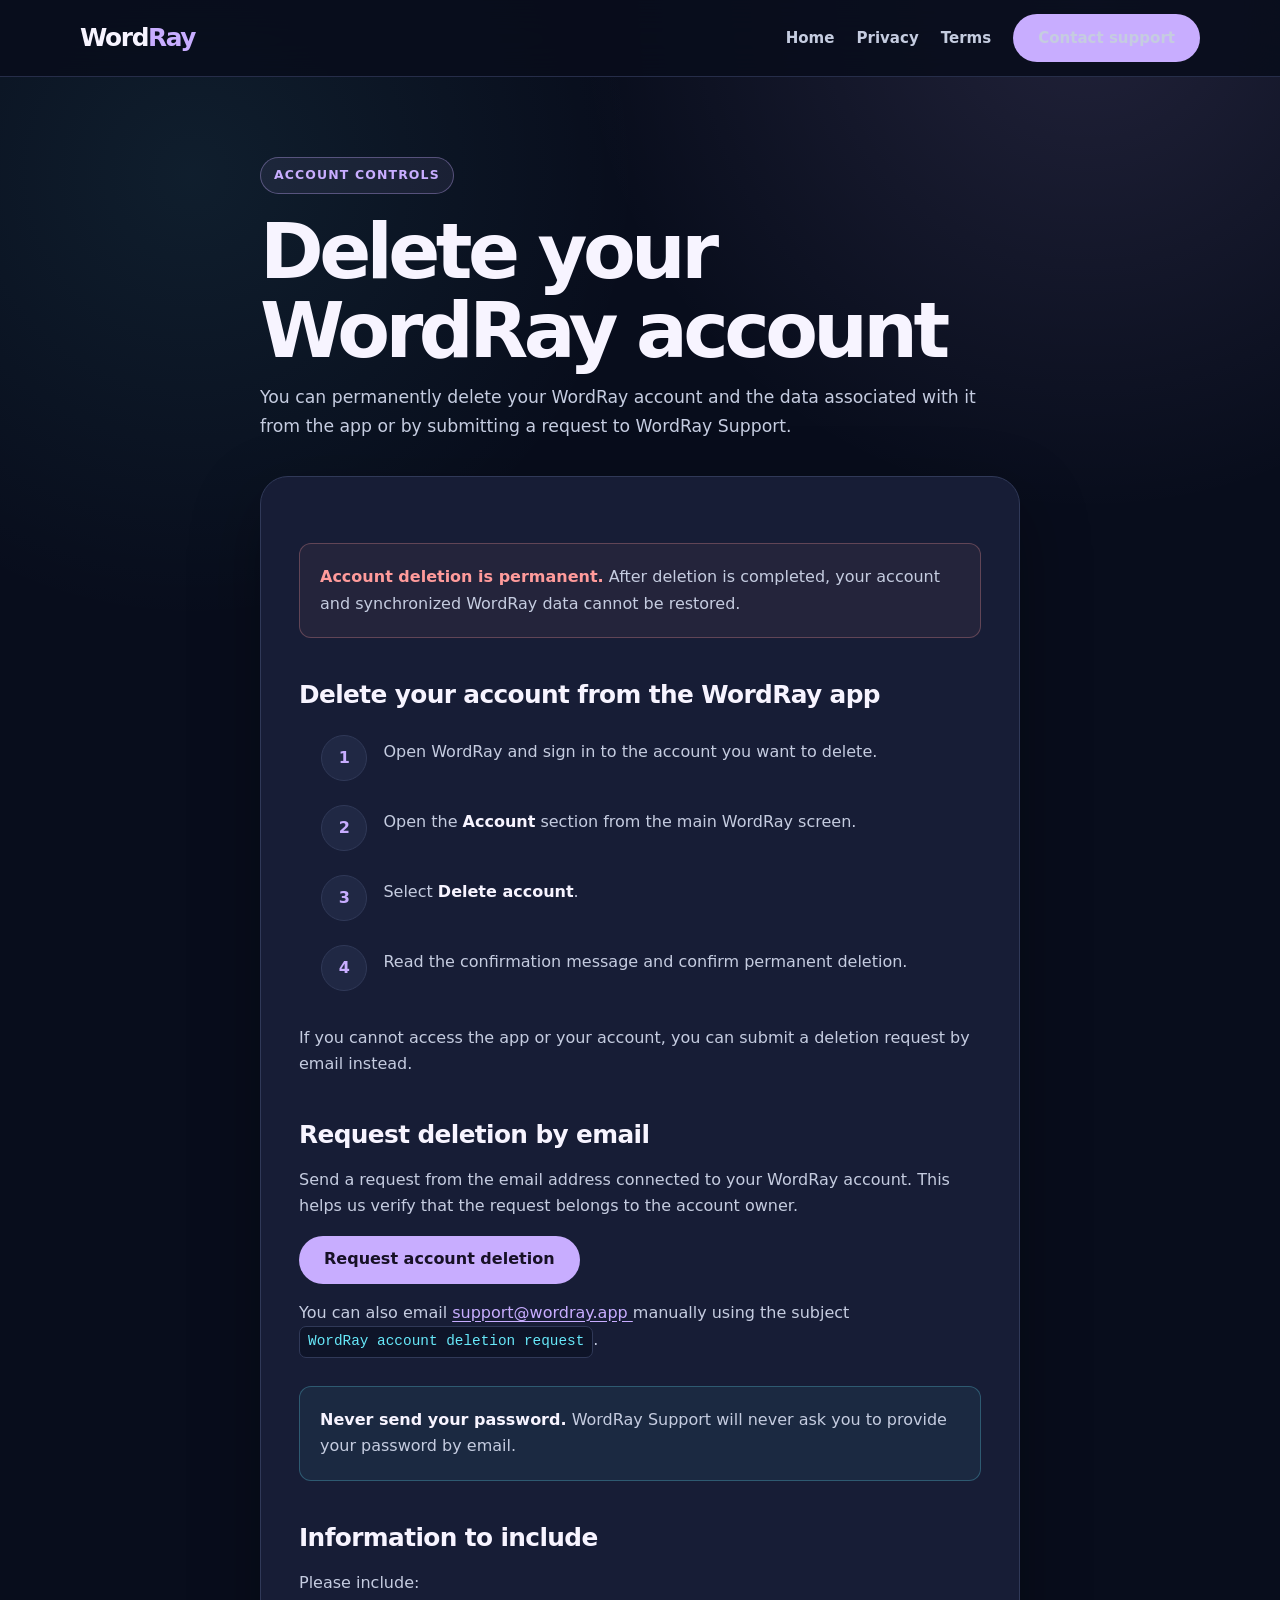
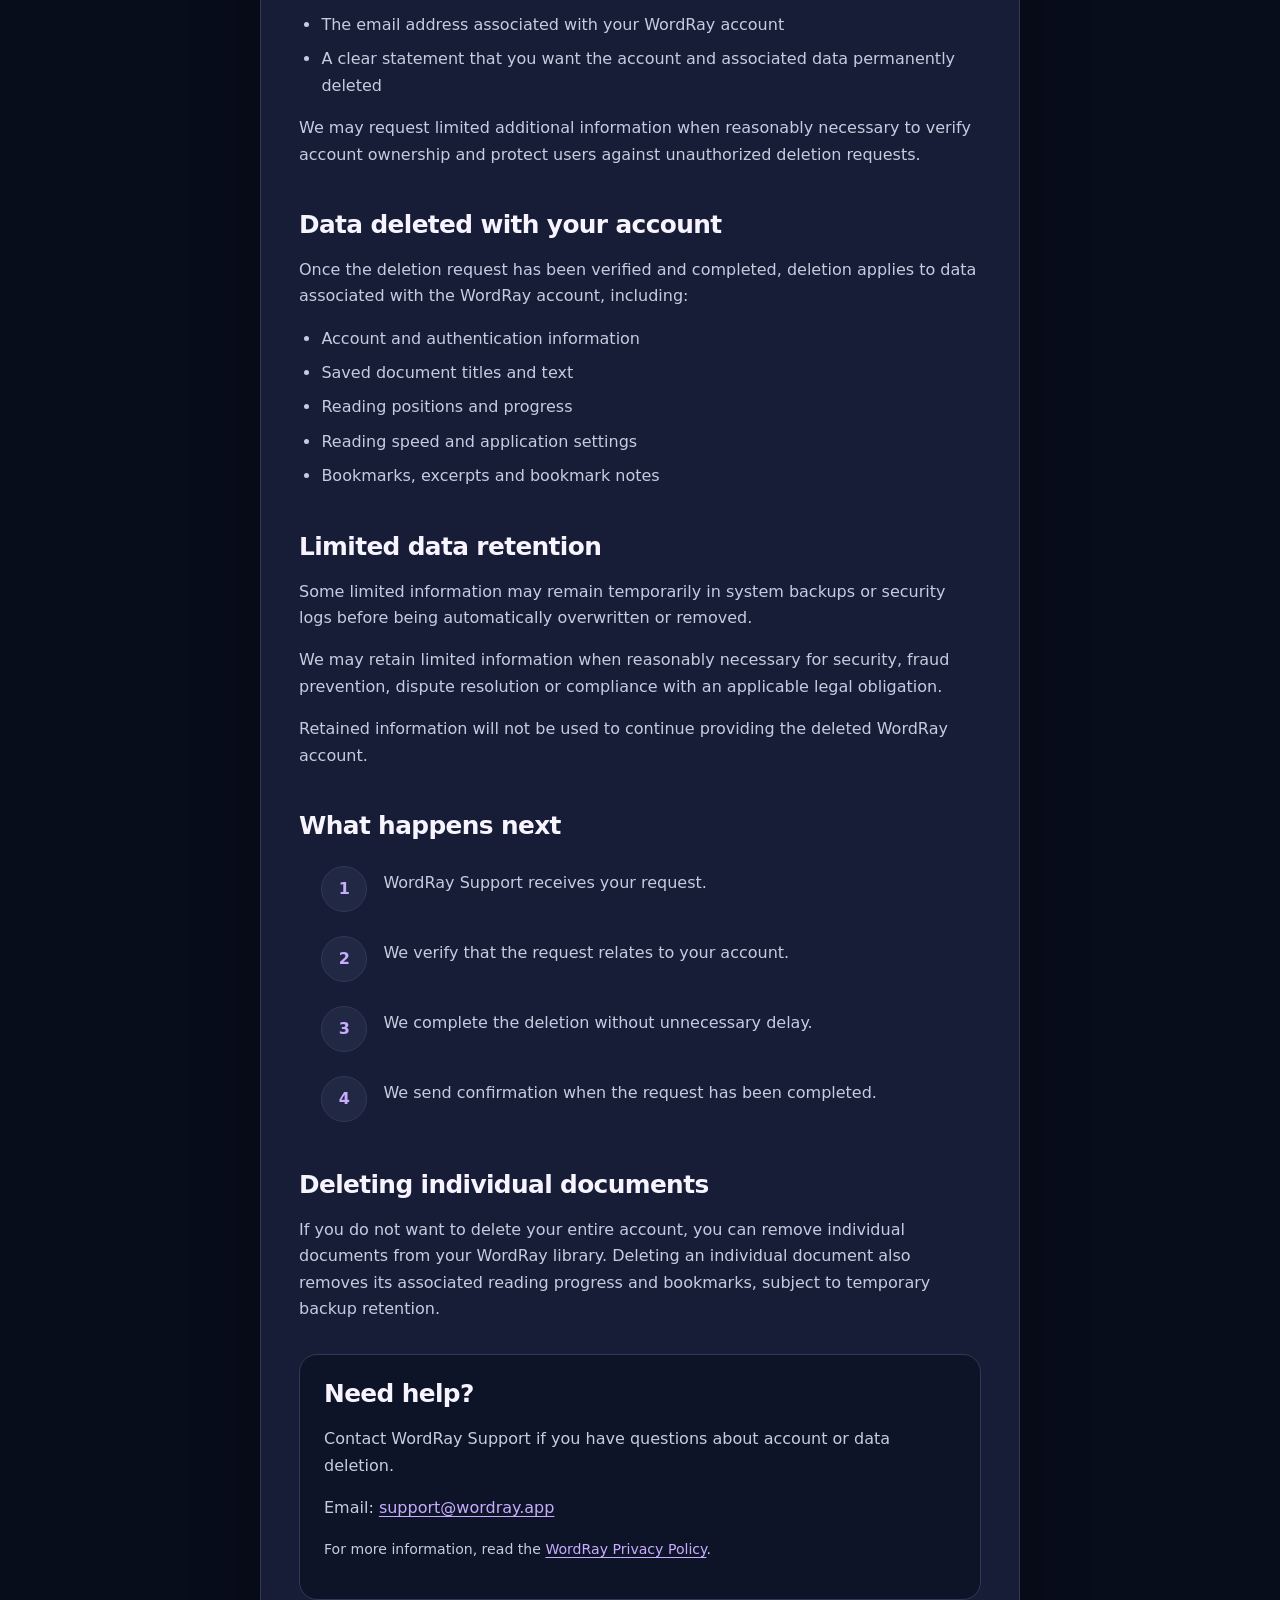
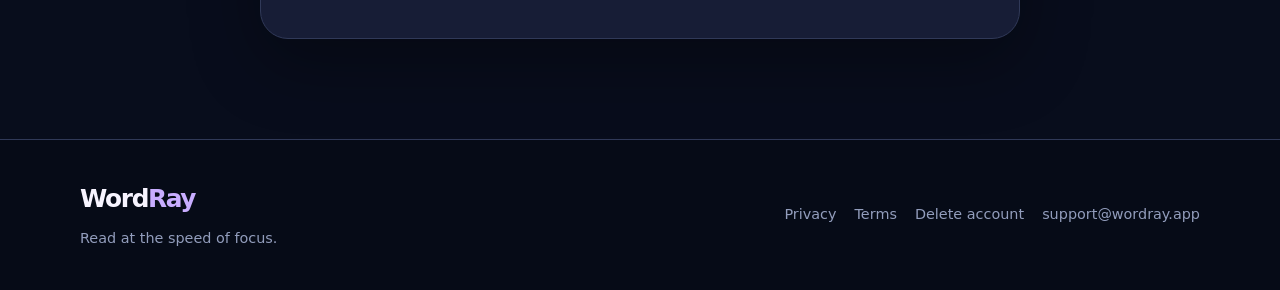
==== delete-account/index.html @ e5bb1f6f "Add WordRay website and legal pages" ====
<!doctype html>
<html lang="en">
  <head>
    <meta charset="utf-8">
    <meta name="viewport" content="width=device-width, initial-scale=1">

    <title>Delete your WordRay account</title>

    <meta
      name="description"
      content="Instructions for permanently deleting a WordRay account and associated data."
    >

    <meta name="theme-color" content="#080d1c">

    <link
      rel="canonical"
      href="https://wordray.app/delete-account/"
    >
    <link rel="stylesheet" href="/assets/styles.css">
  </head>

  <body>
    <header class="site-header">
      <div class="container navigation">
        <a class="brand" href="/" aria-label="WordRay home">
          Word<span>Ray</span>
        </a>

        <nav class="navigation-links" aria-label="Main navigation">
          <a href="/">Home</a>
          <a href="/privacy/">Privacy</a>
          <a href="/terms/">Terms</a>
          <a
            class="button"
            href="mailto:support@wordray.app"
          >
            Contact support
          </a>
        </nav>
      </div>
    </header>

    <main>
      <section class="page-hero">
        <div class="container page-hero-inner">
          <div class="eyebrow">Account controls</div>

          <h1>Delete your WordRay account</h1>

          <p>
            You can permanently delete your WordRay account and the data
            associated with it from the app or by submitting a request to
            WordRay Support.
          </p>
        </div>
      </section>

      <article class="document">
        <div class="notice danger-notice">
          <p>
            <strong>Account deletion is permanent.</strong>
            After deletion is completed, your account and synchronized
            WordRay data cannot be restored.
          </p>
        </div>

        <h2>Delete your account from the WordRay app</h2>

        <ol class="steps">
          <li>
            Open WordRay and sign in to the account you want to delete.
          </li>

          <li>
            Open the <strong>Account</strong> section from the main WordRay
            screen.
          </li>

          <li>
            Select <strong>Delete account</strong>.
          </li>

          <li>
            Read the confirmation message and confirm permanent deletion.
          </li>
        </ol>

        <p>
          If you cannot access the app or your account, you can submit a
          deletion request by email instead.
        </p>

        <h2>Request deletion by email</h2>

        <p>
          Send a request from the email address connected to your WordRay
          account. This helps us verify that the request belongs to the
          account owner.
        </p>

        <p>
          <a
            class="button"
            href="mailto:support@wordray.app?subject=WordRay%20account%20deletion%20request&amp;body=Please%20delete%20my%20WordRay%20account%20and%20associated%20data.%0A%0AWordRay%20account%20email%3A%20"
          >
            Request account deletion
          </a>
        </p>

        <p>
          You can also email
          <a href="mailto:support@wordray.app">
            support@wordray.app
          </a>
          manually using the subject
          <span class="code-value">WordRay account deletion request</span>.
        </p>

        <div class="notice">
          <p>
            <strong>Never send your password.</strong>
            WordRay Support will never ask you to provide your password by
            email.
          </p>
        </div>

        <h2>Information to include</h2>

        <p>Please include:</p>

        <ul>
          <li>
            The email address associated with your WordRay account
          </li>
          <li>
            A clear statement that you want the account and associated data
            permanently deleted
          </li>
        </ul>

        <p>
          We may request limited additional information when reasonably
          necessary to verify account ownership and protect users against
          unauthorized deletion requests.
        </p>

        <h2>Data deleted with your account</h2>

        <p>
          Once the deletion request has been verified and completed, deletion
          applies to data associated with the WordRay account, including:
        </p>

        <ul>
          <li>Account and authentication information</li>
          <li>Saved document titles and text</li>
          <li>Reading positions and progress</li>
          <li>Reading speed and application settings</li>
          <li>Bookmarks, excerpts and bookmark notes</li>
        </ul>

        <h2>Limited data retention</h2>

        <p>
          Some limited information may remain temporarily in system backups
          or security logs before being automatically overwritten or removed.
        </p>

        <p>
          We may retain limited information when reasonably necessary for
          security, fraud prevention, dispute resolution or compliance with
          an applicable legal obligation.
        </p>

        <p>
          Retained information will not be used to continue providing the
          deleted WordRay account.
        </p>

        <h2>What happens next</h2>

        <ol class="steps">
          <li>
            WordRay Support receives your request.
          </li>

          <li>
            We verify that the request relates to your account.
          </li>

          <li>
            We complete the deletion without unnecessary delay.
          </li>

          <li>
            We send confirmation when the request has been completed.
          </li>
        </ol>

        <h2>Deleting individual documents</h2>

        <p>
          If you do not want to delete your entire account, you can remove
          individual documents from your WordRay library. Deleting an
          individual document also removes its associated reading progress
          and bookmarks, subject to temporary backup retention.
        </p>

        <div class="contact-card">
          <h2>Need help?</h2>

          <p>
            Contact WordRay Support if you have questions about account or
            data deletion.
          </p>

          <p>
            Email:
            <a href="mailto:support@wordray.app">
              support@wordray.app
            </a>
          </p>

          <p class="meta">
            For more information, read the
            <a href="/privacy/">WordRay Privacy Policy</a>.
          </p>
        </div>
      </article>
    </main>

    <footer class="site-footer">
      <div class="container footer-inner">
        <div class="footer-brand">
          <a class="brand" href="/">
            Word<span>Ray</span>
          </a>

          <p>Read at the speed of focus.</p>
        </div>

        <nav class="footer-links" aria-label="Legal and support">
          <a href="/privacy/">Privacy</a>
          <a href="/terms/">Terms</a>
          <a href="/delete-account/">Delete account</a>
          <a href="mailto:support@wordray.app">
            support@wordray.app
          </a>
        </nav>
      </div>
    </footer>
  </body>
</html>
---- assets/styles.css ----
:root {
  color-scheme: dark;

  --background: #080d1c;
  --background-soft: #0e1428;
  --surface: #171d36;
  --surface-soft: #202844;
  --border: #303958;

  --text: #f7f4ff;
  --text-soft: #c5cce0;
  --text-muted: #929dbc;

  --primary: #c8adff;
  --primary-strong: #b695ff;
  --primary-text: #171126;
  --accent: #67e8f9;
  --danger: #ff9b9b;

  --shadow: 0 24px 70px rgba(0, 0, 0, 0.32);
  --content-width: 1120px;
  --reading-width: 760px;
  --radius-large: 28px;
  --radius-medium: 18px;
  --radius-small: 12px;
}

* {
  box-sizing: border-box;
}

html {
  scroll-behavior: smooth;
}

body {
  min-height: 100vh;
  margin: 0;
  background:
    radial-gradient(circle at 15% 5%, rgba(103, 232, 249, 0.08), transparent 28rem),
    radial-gradient(circle at 85% 0%, rgba(200, 173, 255, 0.13), transparent 32rem),
    var(--background);
  color: var(--text);
  font-family:
    Inter, ui-sans-serif, system-ui, -apple-system, BlinkMacSystemFont, "Segoe UI",
    sans-serif;
  font-size: 16px;
  line-height: 1.65;
}

a {
  color: var(--primary);
  text-underline-offset: 0.2em;
}

a:hover {
  color: var(--accent);
}

img {
  max-width: 100%;
}

.container {
  width: min(calc(100% - 40px), var(--content-width));
  margin-inline: auto;
}

.site-header {
  position: sticky;
  z-index: 20;
  top: 0;
  border-bottom: 1px solid rgba(48, 57, 88, 0.75);
  background: rgba(8, 13, 28, 0.88);
  backdrop-filter: blur(18px);
}

.navigation {
  display: flex;
  min-height: 76px;
  align-items: center;
  justify-content: space-between;
  gap: 24px;
}

.brand {
  color: var(--text);
  font-size: 1.55rem;
  font-weight: 850;
  letter-spacing: -0.055em;
  text-decoration: none;
}

.brand span {
  color: var(--primary);
}

.navigation-links {
  display: flex;
  align-items: center;
  gap: 22px;
}

.navigation-links a {
  color: var(--text-soft);
  font-size: 0.94rem;
  font-weight: 650;
  text-decoration: none;
}

.navigation-links a:hover,
.navigation-links a[aria-current="page"] {
  color: var(--text);
}

.button {
  display: inline-flex;
  min-height: 48px;
  align-items: center;
  justify-content: center;
  padding: 0 24px;
  border: 1px solid transparent;
  border-radius: 999px;
  background: var(--primary);
  color: var(--primary-text);
  font-weight: 800;
  text-decoration: none;
  transition:
    background 160ms ease,
    border-color 160ms ease,
    color 160ms ease,
    transform 160ms ease;
}

.button:hover {
  background: var(--primary-strong);
  color: var(--primary-text);
  transform: translateY(-1px);
}

.button-secondary {
  border-color: var(--border);
  background: var(--surface);
  color: var(--text);
}

.button-secondary:hover {
  border-color: var(--primary);
  background: var(--surface-soft);
  color: var(--text);
}

.hero {
  padding: 104px 0 86px;
  text-align: center;
}

.eyebrow {
  display: inline-flex;
  align-items: center;
  padding: 7px 13px;
  border: 1px solid rgba(200, 173, 255, 0.35);
  border-radius: 999px;
  background: rgba(200, 173, 255, 0.08);
  color: var(--primary);
  font-size: 0.78rem;
  font-weight: 800;
  letter-spacing: 0.09em;
  text-transform: uppercase;
}

.hero h1 {
  max-width: 850px;
  margin: 25px auto 22px;
  font-size: clamp(3rem, 8vw, 6.5rem);
  line-height: 0.98;
  letter-spacing: -0.07em;
}

.hero h1 span {
  color: var(--primary);
}

.hero-description {
  max-width: 680px;
  margin: 0 auto;
  color: var(--text-soft);
  font-size: clamp(1.05rem, 2vw, 1.24rem);
}

.hero-actions {
  display: flex;
  justify-content: center;
  flex-wrap: wrap;
  gap: 14px;
  margin-top: 34px;
}

.feature-section {
  padding: 34px 0 100px;
}

.section-heading {
  max-width: 700px;
  margin-bottom: 34px;
}

.section-heading h2 {
  margin: 0 0 10px;
  font-size: clamp(2rem, 5vw, 3.4rem);
  line-height: 1.08;
  letter-spacing: -0.05em;
}

.section-heading p {
  margin: 0;
  color: var(--text-soft);
  font-size: 1.08rem;
}

.feature-grid {
  display: grid;
  grid-template-columns: repeat(3, 1fr);
  gap: 18px;
}

.feature-card {
  min-height: 220px;
  padding: 27px;
  border: 1px solid var(--border);
  border-radius: var(--radius-medium);
  background:
    linear-gradient(145deg, rgba(200, 173, 255, 0.07), transparent 50%),
    var(--surface);
  box-shadow: var(--shadow);
}

.feature-number {
  color: var(--accent);
  font-size: 0.78rem;
  font-weight: 850;
  letter-spacing: 0.1em;
}

.feature-card h3 {
  margin: 34px 0 10px;
  font-size: 1.3rem;
  letter-spacing: -0.025em;
}

.feature-card p {
  margin: 0;
  color: var(--text-soft);
}

.page-hero {
  padding: 80px 0 36px;
}

.page-hero-inner {
  width: min(100%, var(--reading-width));
  margin-inline: auto;
}

.page-hero h1 {
  margin: 18px 0 12px;
  font-size: clamp(2.5rem, 7vw, 4.8rem);
  line-height: 1.04;
  letter-spacing: -0.06em;
}

.page-hero p {
  margin: 0;
  color: var(--text-soft);
  font-size: 1.08rem;
}

.document {
  width: min(calc(100% - 40px), var(--reading-width));
  margin: 0 auto 100px;
  padding: 38px;
  border: 1px solid var(--border);
  border-radius: var(--radius-large);
  background: var(--surface);
  box-shadow: var(--shadow);
}

.document h2 {
  margin: 42px 0 10px;
  font-size: 1.55rem;
  line-height: 1.25;
  letter-spacing: -0.025em;
}

.document h2:first-child {
  margin-top: 0;
}

.document h3 {
  margin: 28px 0 8px;
  font-size: 1.14rem;
}

.document p,
.document li {
  color: var(--text-soft);
}

.document ul,
.document ol {
  padding-left: 1.4rem;
}

.document li + li {
  margin-top: 8px;
}

.document strong {
  color: var(--text);
}

.notice {
  margin: 28px 0;
  padding: 20px;
  border: 1px solid rgba(103, 232, 249, 0.26);
  border-radius: var(--radius-small);
  background: rgba(103, 232, 249, 0.06);
}

.notice p {
  margin: 0;
}

.danger-notice {
  border-color: rgba(255, 155, 155, 0.28);
  background: rgba(255, 155, 155, 0.06);
}

.danger-notice strong {
  color: var(--danger);
}

.steps {
  margin: 28px 0;
  padding: 0;
  list-style: none;
  counter-reset: steps;
}

.steps li {
  position: relative;
  min-height: 48px;
  padding-left: 62px;
  counter-increment: steps;
}

.steps li + li {
  margin-top: 22px;
}

.steps li::before {
  position: absolute;
  top: -4px;
  left: 0;
  display: grid;
  width: 44px;
  height: 44px;
  place-items: center;
  border: 1px solid var(--border);
  border-radius: 50%;
  background: var(--surface-soft);
  color: var(--primary);
  content: counter(steps);
  font-weight: 850;
}

.contact-card {
  margin-top: 32px;
  padding: 24px;
  border: 1px solid var(--border);
  border-radius: var(--radius-medium);
  background: var(--background-soft);
}

.contact-card h2,
.contact-card h3 {
  margin-top: 0;
}

.site-footer {
  border-top: 1px solid var(--border);
  background: rgba(6, 10, 22, 0.72);
}

.footer-inner {
  display: flex;
  min-height: 150px;
  align-items: center;
  justify-content: space-between;
  gap: 30px;
}

.footer-brand p {
  margin: 8px 0 0;
  color: var(--text-muted);
  font-size: 0.9rem;
}

.footer-links {
  display: flex;
  flex-wrap: wrap;
  justify-content: flex-end;
  gap: 18px;
}

.footer-links a {
  color: var(--text-muted);
  font-size: 0.9rem;
  text-decoration: none;
}

.footer-links a:hover {
  color: var(--text);
}

.meta {
  color: var(--text-muted);
  font-size: 0.88rem;
}

.code-value {
  display: inline-block;
  max-width: 100%;
  padding: 3px 8px;
  border: 1px solid var(--border);
  border-radius: 7px;
  background: var(--background-soft);
  color: var(--accent);
  font-family: Consolas, "Courier New", monospace;
  font-size: 0.9em;
  overflow-wrap: anywhere;
}

@media (max-width: 820px) {
  .navigation {
    min-height: 68px;
  }

  .navigation-links a:not(.button) {
    display: none;
  }

  .hero {
    padding: 78px 0 65px;
  }

  .feature-grid {
    grid-template-columns: 1fr;
  }

  .feature-card {
    min-height: auto;
  }

  .page-hero {
    padding-top: 60px;
  }

  .document {
    padding: 28px 24px;
    border-radius: 22px;
  }

  .footer-inner {
    align-items: flex-start;
    flex-direction: column;
    padding: 40px 0;
  }

  .footer-links {
    justify-content: flex-start;
  }
}

@media (max-width: 480px) {
  .container,
  .document {
    width: min(calc(100% - 28px), var(--content-width));
  }

  .navigation-links .button {
    min-height: 42px;
    padding-inline: 17px;
    font-size: 0.88rem;
  }

  .hero h1 {
    font-size: 3.25rem;
  }

  .hero-actions {
    align-items: stretch;
    flex-direction: column;
  }

  .button {
    width: 100%;
  }

  .document {
    padding: 24px 19px;
  }
}

@media (prefers-reduced-motion: reduce) {
  html {
    scroll-behavior: auto;
  }

  *,
  *::before,
  *::after {
    transition: none !important;
  }
}
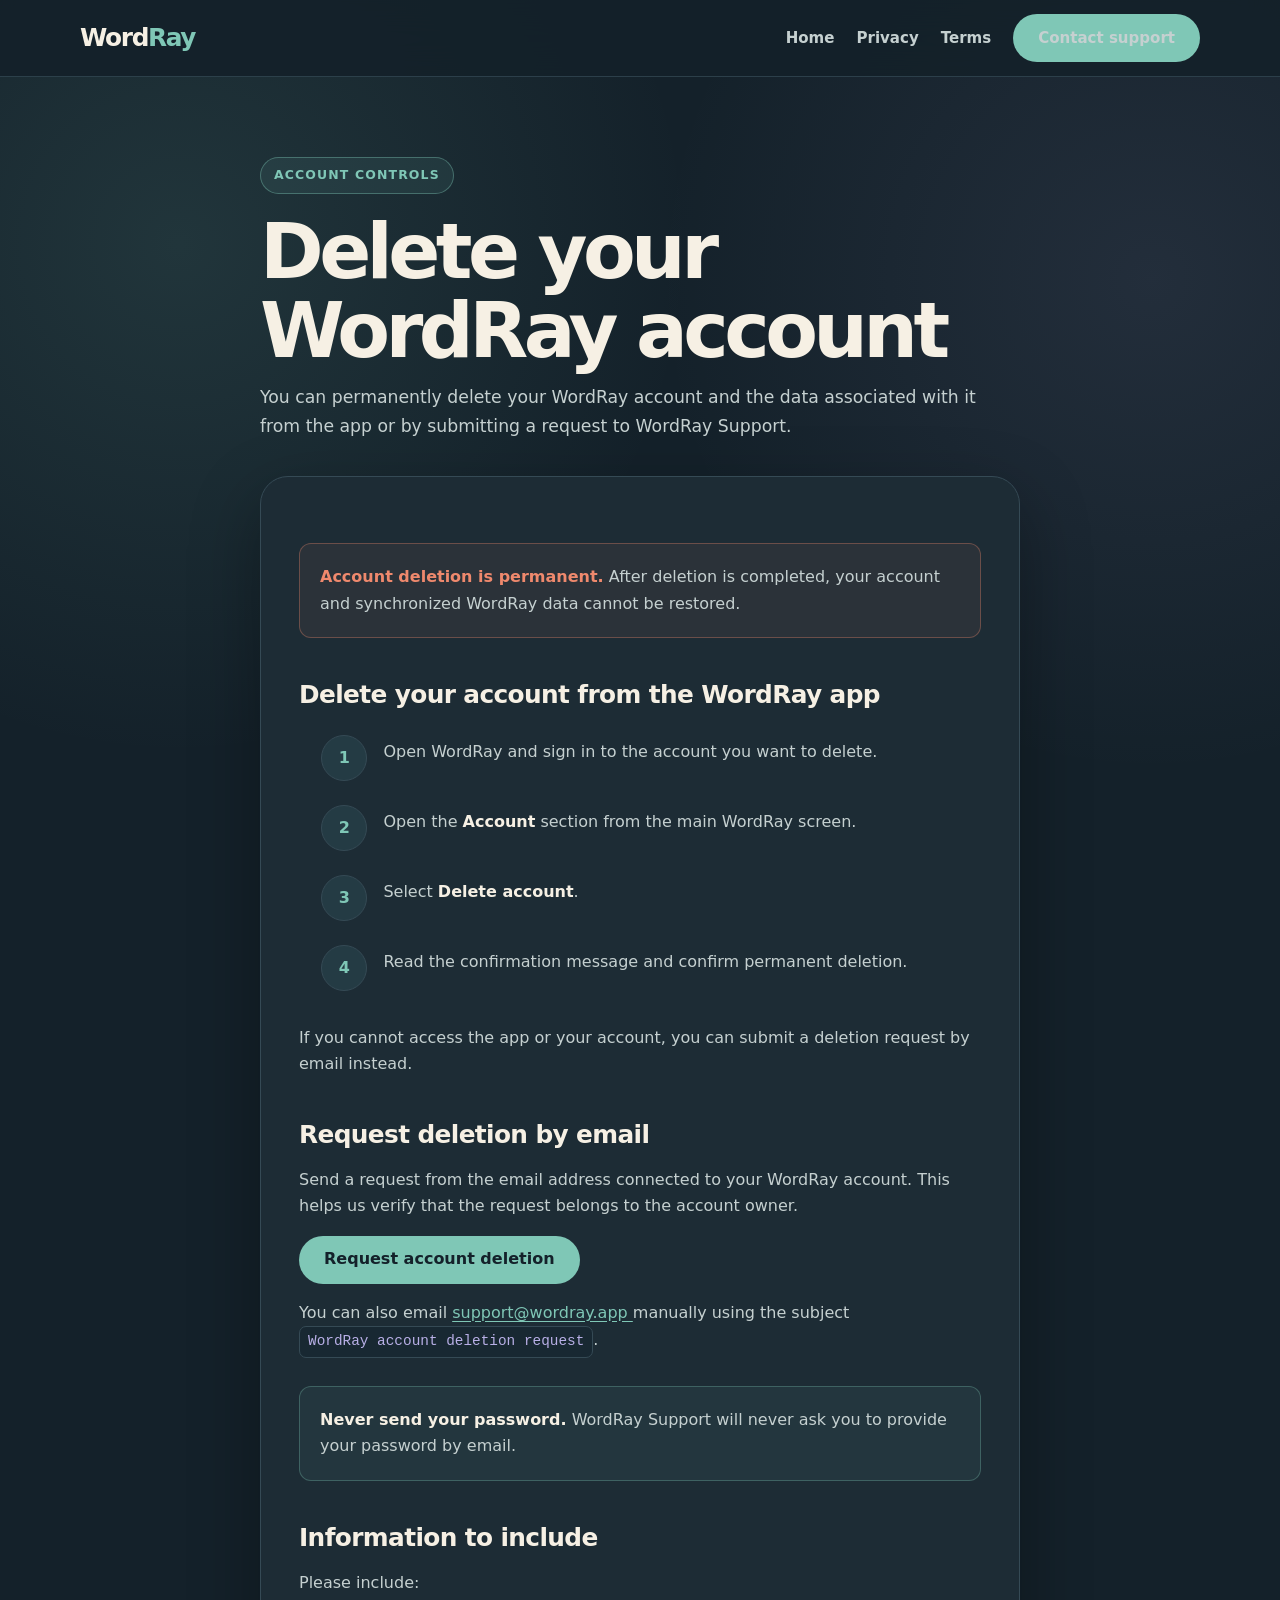
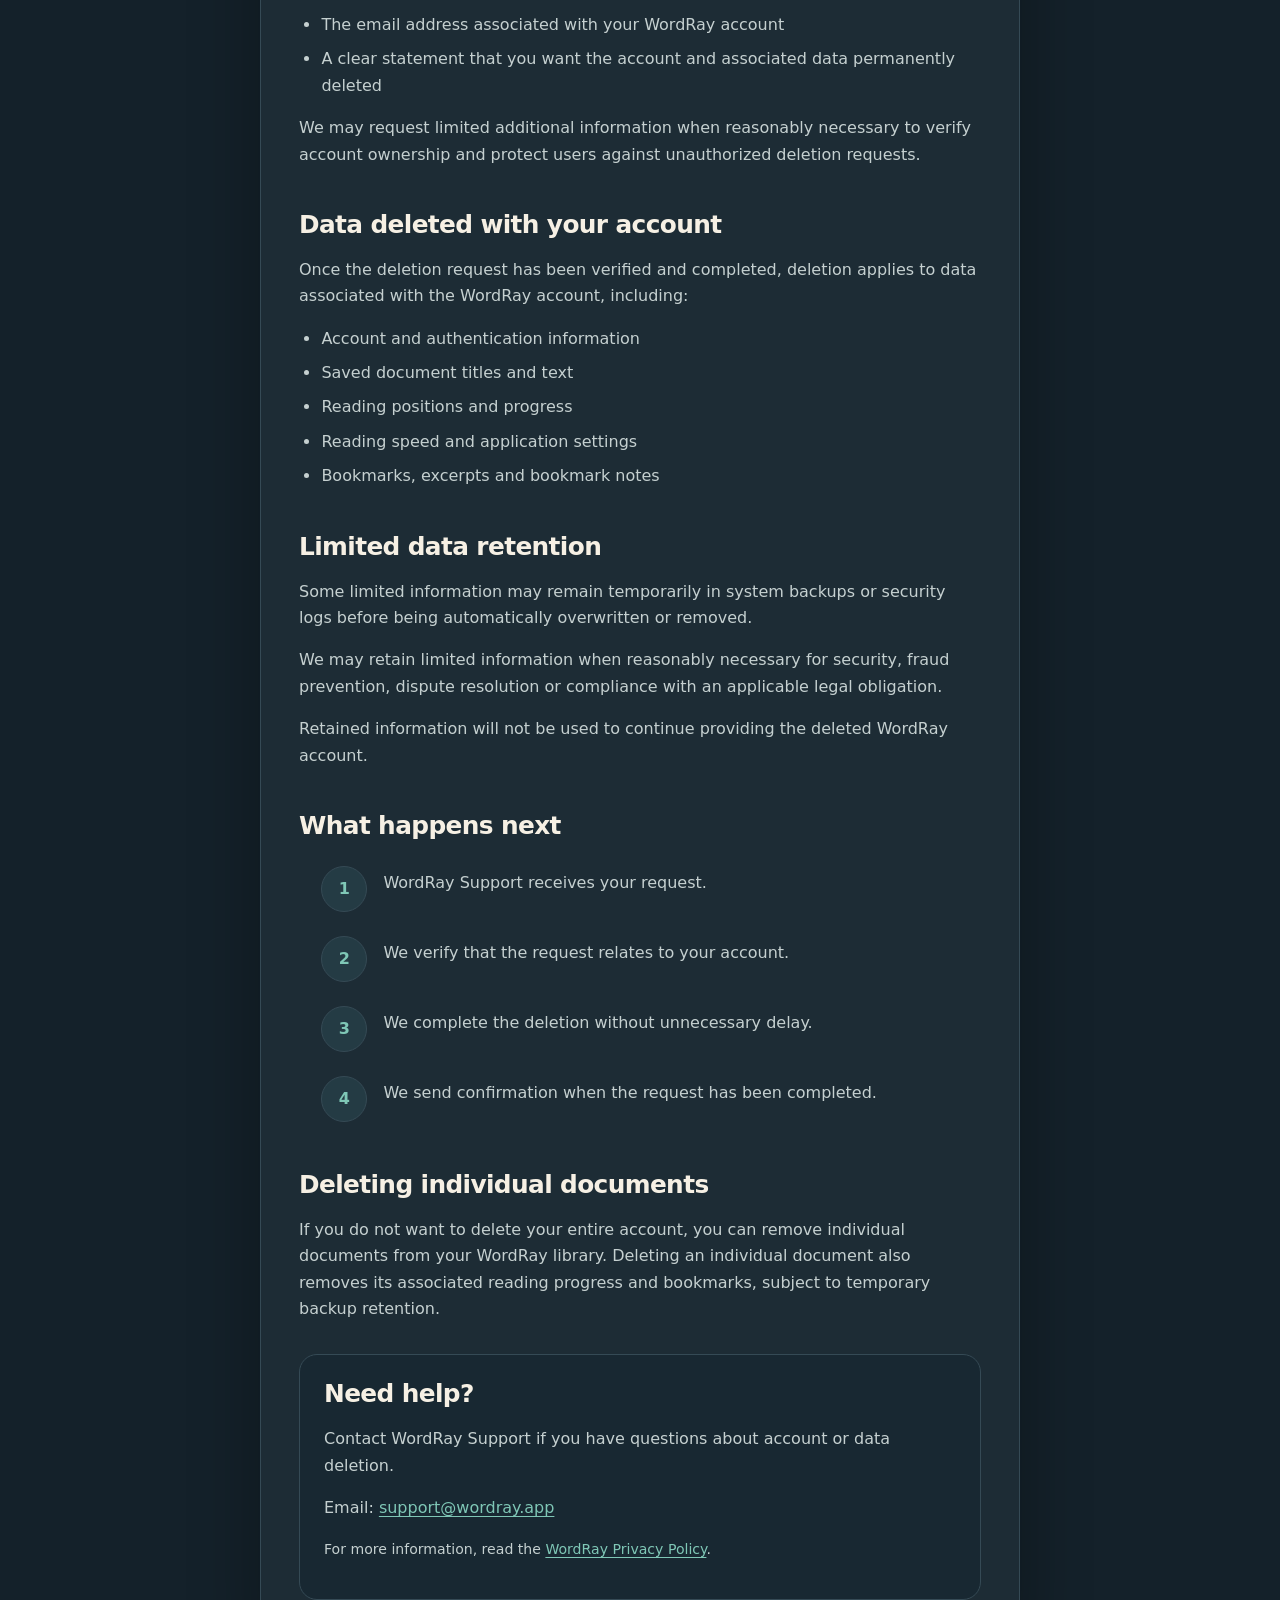
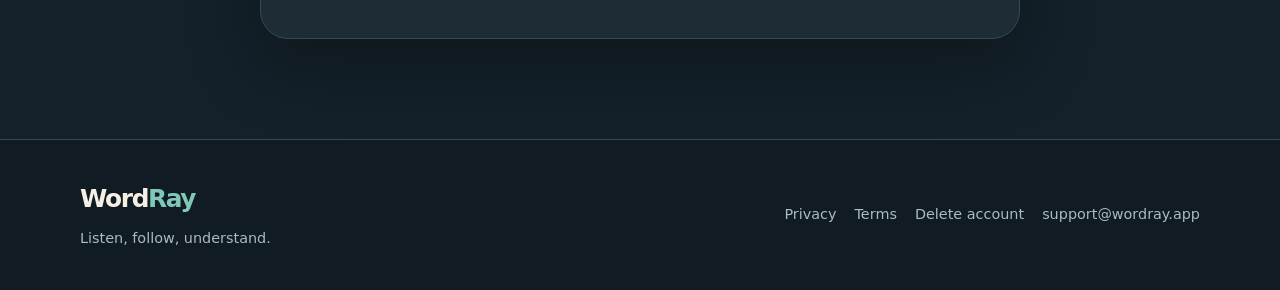
==== commit db5ce008: "Update WordRay site copy and app theme" ====
--- a/delete-account/index.html
+++ b/delete-account/index.html
@@ -11,7 +11,7 @@
       content="Instructions for permanently deleting a WordRay account and associated data."
     >
 
-    <meta name="theme-color" content="#080d1c">
+    <meta name="theme-color" content="#14212a">
 
     <link
       rel="canonical"
@@ -237,7 +237,7 @@
             Word<span>Ray</span>
           </a>
 
-          <p>Read at the speed of focus.</p>
+          <p>Listen, follow, understand.</p>
         </div>
 
         <nav class="footer-links" aria-label="Legal and support">
@@ -251,4 +251,4 @@
       </div>
     </footer>
   </body>
-</html>+</html>
--- a/assets/styles.css
+++ b/assets/styles.css
@@ -1,21 +1,21 @@
 :root {
   color-scheme: dark;
 
-  --background: #080d1c;
-  --background-soft: #0e1428;
-  --surface: #171d36;
-  --surface-soft: #202844;
-  --border: #303958;
-
-  --text: #f7f4ff;
-  --text-soft: #c5cce0;
-  --text-muted: #929dbc;
-
-  --primary: #c8adff;
-  --primary-strong: #b695ff;
-  --primary-text: #171126;
-  --accent: #67e8f9;
-  --danger: #ff9b9b;
+  --background: #14212a;
+  --background-soft: #182832;
+  --surface: #1d2c35;
+  --surface-soft: #243b44;
+  --border: #354a55;
+
+  --text: #f6f0e4;
+  --text-soft: #c5d0d0;
+  --text-muted: #aabcbc;
+
+  --primary: #7fc7b6;
+  --primary-strong: #a3ddce;
+  --primary-text: #14212a;
+  --accent: #b8afe6;
+  --danger: #ef896d;
 
   --shadow: 0 24px 70px rgba(0, 0, 0, 0.32);
   --content-width: 1120px;
@@ -37,8 +37,8 @@
   min-height: 100vh;
   margin: 0;
   background:
-    radial-gradient(circle at 15% 5%, rgba(103, 232, 249, 0.08), transparent 28rem),
-    radial-gradient(circle at 85% 0%, rgba(200, 173, 255, 0.13), transparent 32rem),
+    radial-gradient(circle at 14% 7%, rgba(127, 199, 182, 0.12), transparent 32rem),
+    radial-gradient(circle at 90% 8%, rgba(184, 175, 230, 0.09), transparent 31rem),
     var(--background);
   color: var(--text);
   font-family:
@@ -54,7 +54,12 @@
 }
 
 a:hover {
-  color: var(--accent);
+  color: var(--primary-strong);
+}
+
+a:focus-visible {
+  outline: 2px solid var(--primary);
+  outline-offset: 4px;
 }
 
 img {
@@ -70,8 +75,8 @@
   position: sticky;
   z-index: 20;
   top: 0;
-  border-bottom: 1px solid rgba(48, 57, 88, 0.75);
-  background: rgba(8, 13, 28, 0.88);
+  border-bottom: 1px solid rgba(53, 74, 85, 0.75);
+  background: rgba(20, 33, 42, 0.92);
   backdrop-filter: blur(18px);
 }
 
@@ -151,17 +156,23 @@
 }
 
 .hero {
-  padding: 104px 0 86px;
-  text-align: center;
+  padding: 104px 0 96px;
+}
+
+.hero-layout {
+  display: grid;
+  grid-template-columns: minmax(0, 1.15fr) minmax(320px, 0.85fr);
+  align-items: center;
+  gap: clamp(36px, 6vw, 94px);
 }
 
 .eyebrow {
   display: inline-flex;
   align-items: center;
   padding: 7px 13px;
-  border: 1px solid rgba(200, 173, 255, 0.35);
+  border: 1px solid rgba(127, 199, 182, 0.38);
   border-radius: 999px;
-  background: rgba(200, 173, 255, 0.08);
+  background: rgba(127, 199, 182, 0.09);
   color: var(--primary);
   font-size: 0.78rem;
   font-weight: 800;
@@ -170,11 +181,11 @@
 }
 
 .hero h1 {
-  max-width: 850px;
-  margin: 25px auto 22px;
-  font-size: clamp(3rem, 8vw, 6.5rem);
-  line-height: 0.98;
-  letter-spacing: -0.07em;
+  max-width: 650px;
+  margin: 25px 0 22px;
+  font-size: clamp(3.4rem, 6.2vw, 5.8rem);
+  line-height: 1.02;
+  letter-spacing: -0.065em;
 }
 
 .hero h1 span {
@@ -183,17 +194,107 @@
 
 .hero-description {
   max-width: 680px;
-  margin: 0 auto;
+  margin: 0;
   color: var(--text-soft);
   font-size: clamp(1.05rem, 2vw, 1.24rem);
 }
 
 .hero-actions {
   display: flex;
-  justify-content: center;
   flex-wrap: wrap;
   gap: 14px;
   margin-top: 34px;
+}
+
+.hero-note {
+  margin: 18px 0 0;
+  color: var(--text-muted);
+  font-size: 0.9rem;
+}
+
+.reader-preview {
+  overflow: hidden;
+  border: 1px solid #44616c;
+  border-radius: 28px;
+  background: #14212a;
+  box-shadow: 0 32px 75px rgba(0, 0, 0, 0.36);
+  transform: rotate(2deg);
+}
+
+.preview-top,
+.preview-bottom {
+  display: flex;
+  justify-content: space-between;
+  padding: 18px 24px;
+  color: var(--text-soft);
+  font-size: 0.85rem;
+}
+
+.preview-top span:first-child {
+  color: var(--text);
+  font-size: 1.2rem;
+  font-weight: 800;
+}
+
+.preview-paper {
+  margin: 4px 14px;
+  padding: clamp(28px, 4vw, 42px) clamp(23px, 4vw, 38px);
+  border: 1px solid #354a55;
+  border-radius: 20px;
+  background: #1d2c35;
+}
+
+.preview-label {
+  color: var(--text-muted);
+  font-size: 0.85rem;
+}
+
+.preview-paper p {
+  margin: 34px 0 36px;
+  color: #f6f0e4;
+  font-size: clamp(1.45rem, 2.2vw, 1.85rem);
+  line-height: 1.65;
+}
+
+.preview-highlight {
+  padding: 2px 5px;
+  border-radius: 5px;
+  background: #244e4a;
+  color: #c7f3e8;
+}
+
+.preview-progress {
+  height: 5px;
+  border-radius: 99px;
+  background: #354a55;
+}
+
+.preview-progress span {
+  display: block;
+  width: 40%;
+  height: 100%;
+  border-radius: inherit;
+  background: var(--primary);
+}
+
+.preview-controls {
+  display: flex;
+  justify-content: space-between;
+  align-items: center;
+  margin-top: 26px;
+  color: var(--text-soft);
+  font-size: 1.2rem;
+}
+
+.preview-play {
+  display: grid;
+  width: 46px;
+  height: 46px;
+  place-items: center;
+  border-radius: 50%;
+  background: var(--primary);
+  color: var(--primary-text);
+  font-weight: 800;
 }
 
 .feature-section {
@@ -230,13 +331,13 @@
   border: 1px solid var(--border);
   border-radius: var(--radius-medium);
   background:
-    linear-gradient(145deg, rgba(200, 173, 255, 0.07), transparent 50%),
+    linear-gradient(145deg, rgba(127, 199, 182, 0.07), transparent 50%),
     var(--surface);
   box-shadow: var(--shadow);
 }
 
 .feature-number {
-  color: var(--accent);
+  color: var(--primary);
   font-size: 0.78rem;
   font-weight: 850;
   letter-spacing: 0.1em;
@@ -322,9 +423,9 @@
 .notice {
   margin: 28px 0;
   padding: 20px;
-  border: 1px solid rgba(103, 232, 249, 0.26);
+  border: 1px solid rgba(127, 199, 182, 0.3);
   border-radius: var(--radius-small);
-  background: rgba(103, 232, 249, 0.06);
+  background: rgba(127, 199, 182, 0.07);
 }
 
 .notice p {
@@ -332,8 +433,8 @@
 }
 
 .danger-notice {
-  border-color: rgba(255, 155, 155, 0.28);
-  background: rgba(255, 155, 155, 0.06);
+  border-color: rgba(239, 137, 109, 0.32);
+  background: rgba(239, 137, 109, 0.07);
 }
 
 .danger-notice strong {
@@ -389,7 +490,7 @@
 
 .site-footer {
   border-top: 1px solid var(--border);
-  background: rgba(6, 10, 22, 0.72);
+  background: rgba(14, 25, 32, 0.72);
 }
 
 .footer-inner {
@@ -454,6 +555,16 @@
     padding: 78px 0 65px;
   }
 
+  .hero-layout {
+    grid-template-columns: 1fr;
+  }
+
+  .reader-preview {
+    width: min(100%, 530px);
+    margin-inline: auto;
+    transform: none;
+  }
+
   .feature-grid {
     grid-template-columns: 1fr;
   }
@@ -495,7 +606,7 @@
   }
 
   .hero h1 {
-    font-size: 3.25rem;
+    font-size: clamp(2.8rem, 12vw, 3.5rem);
   }
 
   .hero-actions {
@@ -522,4 +633,4 @@
   *::after {
     transition: none !important;
   }
-}+}
